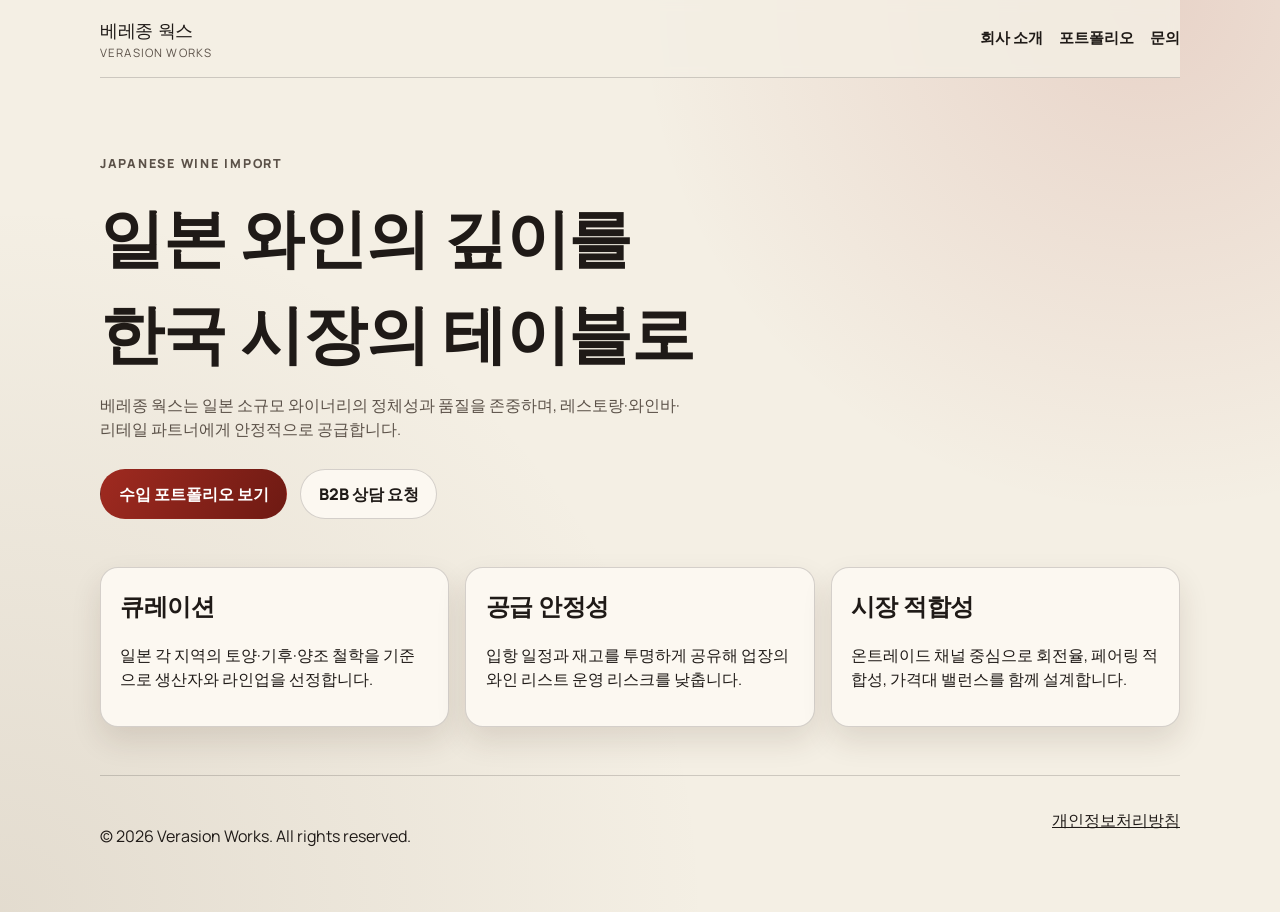
==== index.html @ b79137e7 "Initial website for Verasion Works" ====
<!doctype html>
<html lang="ko">
  <head>
    <meta charset="UTF-8" />
    <meta name="viewport" content="width=device-width, initial-scale=1.0" />
    <title>베레종 웍스 | Verasion Works</title>
    <meta
      name="description"
      content="일본 와인 수입 전문 기업, 베레종 웍스(Verasion Works). 와이너리 포트폴리오, B2B 공급 문의, 회사 소개를 확인하세요."
    />
    <link rel="preconnect" href="https://fonts.googleapis.com" />
    <link rel="preconnect" href="https://fonts.gstatic.com" crossorigin />
    <link
      href="https://fonts.googleapis.com/css2?family=Noto+Serif+JP:wght@500;700&family=Manrope:wght@400;500;700;800&display=swap"
      rel="stylesheet"
    />
    <link rel="stylesheet" href="assets/styles.css" />
  </head>
  <body>
    <header class="site-header">
      <a class="brand" href="index.html">
        <span class="brand-ko">베레종 웍스</span>
        <span class="brand-en">Verasion Works</span>
      </a>
      <nav>
        <a href="about.html">회사 소개</a>
        <a href="portfolio.html">포트폴리오</a>
        <a href="contact.html">문의</a>
      </nav>
    </header>

    <main>
      <section class="hero">
        <p class="eyebrow">JAPANESE WINE IMPORT</p>
        <h1>
          일본 와인의 깊이를
          <br />한국 시장의 테이블로
        </h1>
        <p>
          베레종 웍스는 일본 소규모 와이너리의 정체성과 품질을 존중하며,
          레스토랑·와인바·리테일 파트너에게 안정적으로 공급합니다.
        </p>
        <div class="hero-actions">
          <a class="btn btn-primary" href="portfolio.html">수입 포트폴리오 보기</a>
          <a class="btn btn-ghost" href="contact.html">B2B 상담 요청</a>
        </div>
      </section>

      <section class="card-grid">
        <article class="card">
          <h2>큐레이션</h2>
          <p>
            일본 각 지역의 토양·기후·양조 철학을 기준으로 생산자와 라인업을
            선정합니다.
          </p>
        </article>
        <article class="card">
          <h2>공급 안정성</h2>
          <p>
            입항 일정과 재고를 투명하게 공유해 업장의 와인 리스트 운영 리스크를
            낮춥니다.
          </p>
        </article>
        <article class="card">
          <h2>시장 적합성</h2>
          <p>
            온트레이드 채널 중심으로 회전율, 페어링 적합성, 가격대 밸런스를 함께
            설계합니다.
          </p>
        </article>
      </section>
    </main>

    <footer class="site-footer">
      <p>© 2026 Verasion Works. All rights reserved.</p>
      <a href="privacy.html">개인정보처리방침</a>
    </footer>
  </body>
</html>
---- assets/styles.css ----
:root {
  --bg: #f4efe4;
  --paper: #fcf8f1;
  --ink: #1f1a17;
  --muted: #5b5148;
  --brand: #9f2a20;
  --brand-dark: #6e1a13;
  --line: rgba(31, 26, 23, 0.18);
  --shadow: 0 14px 30px rgba(60, 33, 17, 0.12);
}

* {
  box-sizing: border-box;
}

body {
  margin: 0;
  color: var(--ink);
  background:
    radial-gradient(circle at 90% 0%, rgba(159, 42, 32, 0.14), transparent 35%),
    radial-gradient(circle at 0% 100%, rgba(130, 110, 88, 0.15), transparent 45%),
    var(--bg);
  font-family: "Manrope", "Apple SD Gothic Neo", sans-serif;
  line-height: 1.5;
}

h1,
h2,
.brand-ko {
  font-family: "Noto Serif JP", serif;
  letter-spacing: -0.02em;
}

.site-header,
main,
.site-footer {
  width: min(1080px, calc(100% - 2.2rem));
  margin-inline: auto;
}

.site-header {
  display: flex;
  justify-content: space-between;
  align-items: center;
  padding: 1rem 0;
  border-bottom: 1px solid var(--line);
  position: sticky;
  top: 0;
  backdrop-filter: blur(6px);
  background: rgba(244, 239, 228, 0.84);
}

.brand {
  color: inherit;
  text-decoration: none;
  display: flex;
  flex-direction: column;
}

.brand-ko {
  font-size: 1.15rem;
}

.brand-en {
  font-size: 0.72rem;
  text-transform: uppercase;
  letter-spacing: 0.1em;
  color: var(--muted);
}

nav {
  display: flex;
  gap: 1rem;
}

nav a {
  color: var(--ink);
  text-decoration: none;
  font-weight: 700;
  font-size: 0.95rem;
}

nav a[aria-current="page"] {
  color: var(--brand);
}

.hero {
  padding: 4.8rem 0 3rem;
}

.eyebrow {
  margin: 0;
  letter-spacing: 0.14em;
  font-size: 0.78rem;
  font-weight: 800;
  color: var(--brand);
}

.hero h1 {
  font-size: clamp(2rem, 6vw, 4rem);
  margin: 0.7rem 0;
}

.hero p {
  max-width: 58ch;
  color: var(--muted);
}

.hero-actions {
  display: flex;
  gap: 0.8rem;
  flex-wrap: wrap;
  margin-top: 1.8rem;
}

.btn {
  display: inline-flex;
  align-items: center;
  justify-content: center;
  border-radius: 999px;
  padding: 0.74rem 1.1rem;
  font-weight: 800;
  text-decoration: none;
  border: 1px solid transparent;
  transition: transform 0.15s ease;
}

.btn:hover {
  transform: translateY(-2px);
}

.btn-primary {
  background: linear-gradient(120deg, var(--brand), var(--brand-dark));
  color: #fff;
}

.btn-ghost {
  color: var(--ink);
  border-color: var(--line);
  background: var(--paper);
}

.card-grid {
  display: grid;
  grid-template-columns: repeat(3, minmax(0, 1fr));
  gap: 1rem;
  margin-bottom: 3rem;
}

.card {
  background: var(--paper);
  border: 1px solid var(--line);
  border-radius: 18px;
  padding: 1.2rem;
  box-shadow: var(--shadow);
}

.card h2 {
  margin-top: 0;
}

.page-main {
  padding: 3rem 0;
}

.page-main h1 {
  margin-top: 0;
}

.page-section {
  background: var(--paper);
  border: 1px solid var(--line);
  border-radius: 16px;
  padding: 1rem 1.1rem;
  margin-top: 1rem;
}

.page-section.compact {
  max-width: 520px;
}

.section-intro {
  color: var(--muted);
}

.table-wrap {
  margin-top: 1rem;
  overflow-x: auto;
  border-radius: 16px;
  box-shadow: var(--shadow);
}

table {
  border-collapse: collapse;
  width: 100%;
  background: var(--paper);
}

th,
td {
  text-align: left;
  border-bottom: 1px solid var(--line);
  padding: 0.82rem;
}

th {
  font-size: 0.87rem;
  letter-spacing: 0.03em;
  text-transform: uppercase;
}

.contact-form {
  display: grid;
  gap: 0.85rem;
  max-width: 700px;
}

.contact-form label {
  display: grid;
  gap: 0.3rem;
  font-weight: 700;
}

input,
textarea {
  width: 100%;
  border: 1px solid var(--line);
  border-radius: 12px;
  padding: 0.7rem;
  background: #fff;
  color: var(--ink);
  font: inherit;
}

.site-footer {
  padding: 2rem 0 3rem;
  border-top: 1px solid var(--line);
  display: flex;
  justify-content: space-between;
  gap: 1rem;
  flex-wrap: wrap;
}

.site-footer a {
  color: var(--ink);
}

@media (max-width: 860px) {
  nav {
    gap: 0.6rem;
  }

  .card-grid {
    grid-template-columns: 1fr;
  }

  .site-header {
    display: block;
    padding: 0.9rem 0;
  }

  nav {
    margin-top: 0.7rem;
  }
}
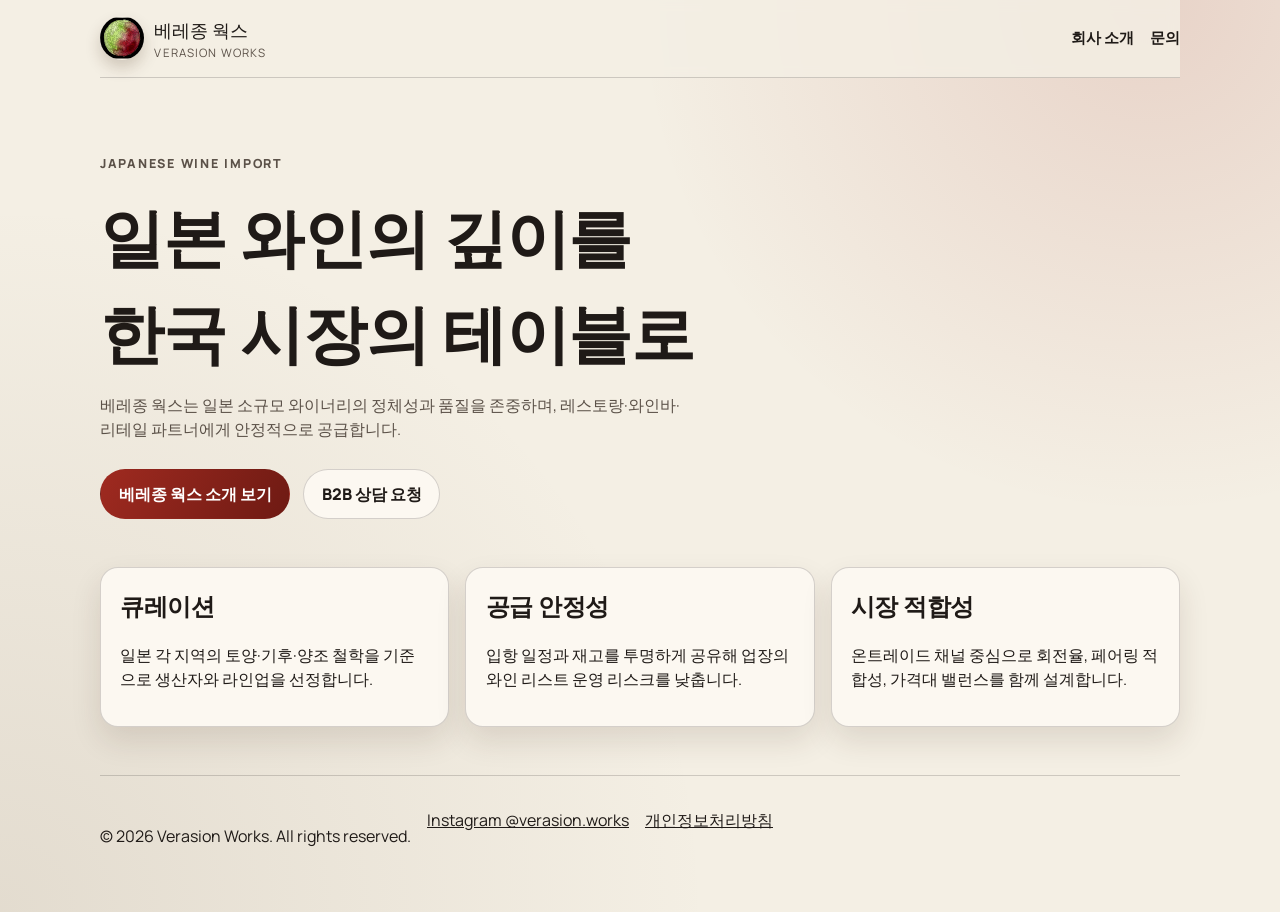
==== commit 0fef2b91: "fix" ====
--- a/index.html
+++ b/index.html
@@ -6,7 +6,7 @@
     <title>베레종 웍스 | Verasion Works</title>
     <meta
       name="description"
-      content="일본 와인 수입 전문 기업, 베레종 웍스(Verasion Works). 와이너리 포트폴리오, B2B 공급 문의, 회사 소개를 확인하세요."
+      content="일본 와인 수입 전문 기업, 베레종 웍스(Verasion Works). B2B 공급 문의와 회사 소개를 확인하세요."
     />
     <link rel="preconnect" href="https://fonts.googleapis.com" />
     <link rel="preconnect" href="https://fonts.gstatic.com" crossorigin />
@@ -19,12 +19,14 @@
   <body>
     <header class="site-header">
       <a class="brand" href="index.html">
-        <span class="brand-ko">베레종 웍스</span>
-        <span class="brand-en">Verasion Works</span>
+        <img class="brand-logo" src="assets/logo.svg" alt="Verasion Works logo" />
+        <span>
+          <span class="brand-ko">베레종 웍스</span>
+          <span class="brand-en">Verasion Works</span>
+        </span>
       </a>
       <nav>
         <a href="about.html">회사 소개</a>
-        <a href="portfolio.html">포트폴리오</a>
         <a href="contact.html">문의</a>
       </nav>
     </header>
@@ -41,7 +43,7 @@
           레스토랑·와인바·리테일 파트너에게 안정적으로 공급합니다.
         </p>
         <div class="hero-actions">
-          <a class="btn btn-primary" href="portfolio.html">수입 포트폴리오 보기</a>
+          <a class="btn btn-primary" href="about.html">베레종 웍스 소개 보기</a>
           <a class="btn btn-ghost" href="contact.html">B2B 상담 요청</a>
         </div>
       </section>
@@ -73,6 +75,7 @@
 
     <footer class="site-footer">
       <p>© 2026 Verasion Works. All rights reserved.</p>
+      <a href="https://www.instagram.com/verasion.works" target="_blank" rel="noreferrer">Instagram @verasion.works</a>
       <a href="privacy.html">개인정보처리방침</a>
     </footer>
   </body>
--- a/assets/styles.css
+++ b/assets/styles.css
@@ -53,6 +53,19 @@
 .brand {
   color: inherit;
   text-decoration: none;
+  display: flex;
+  align-items: center;
+  gap: 0.65rem;
+}
+
+.brand-logo {
+  width: 44px;
+  height: 44px;
+  border-radius: 999px;
+  box-shadow: 0 8px 16px rgba(60, 33, 17, 0.2);
+}
+
+.brand > span {
   display: flex;
   flex-direction: column;
 }
@@ -236,7 +249,7 @@
   padding: 2rem 0 3rem;
   border-top: 1px solid var(--line);
   display: flex;
-  justify-content: space-between;
+  justify-content: flex-start;
   gap: 1rem;
   flex-wrap: wrap;
 }
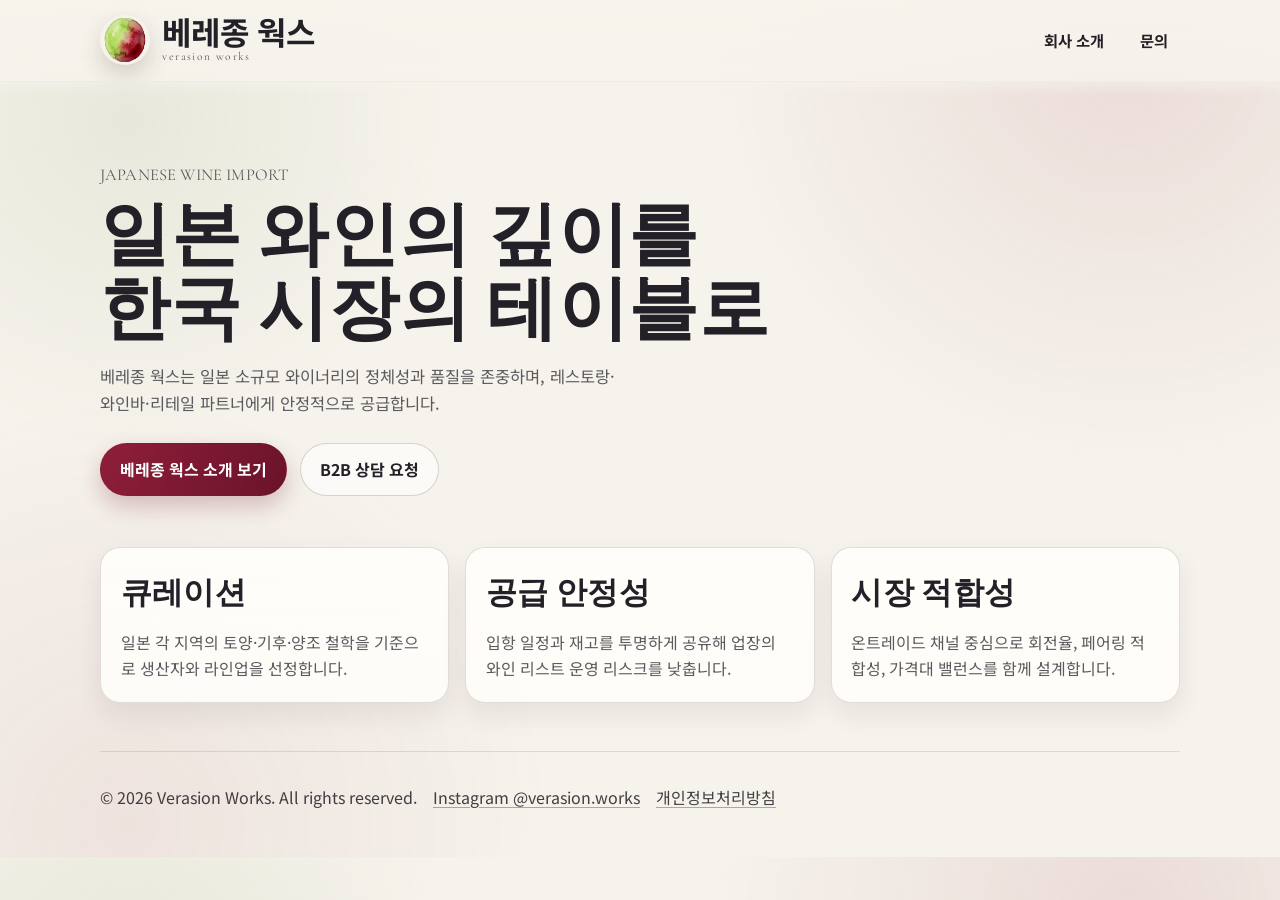
==== commit a73c4164: "elaborate" ====
--- a/index.html
+++ b/index.html
@@ -11,7 +11,7 @@
     <link rel="preconnect" href="https://fonts.googleapis.com" />
     <link rel="preconnect" href="https://fonts.gstatic.com" crossorigin />
     <link
-      href="https://fonts.googleapis.com/css2?family=Noto+Serif+JP:wght@500;700&family=Manrope:wght@400;500;700;800&display=swap"
+      href="https://fonts.googleapis.com/css2?family=Cormorant+Garamond:wght@500;600;700&family=Noto+Sans+KR:wght@400;500;700&display=swap"
       rel="stylesheet"
     />
     <link rel="stylesheet" href="assets/styles.css" />
@@ -19,7 +19,7 @@
   <body>
     <header class="site-header">
       <a class="brand" href="index.html">
-        <img class="brand-logo" src="assets/logo.svg" alt="Verasion Works logo" />
+        <img class="brand-logo" src="assets/logo.png" alt="Verasion Works logo" />
         <span>
           <span class="brand-ko">베레종 웍스</span>
           <span class="brand-en">Verasion Works</span>
@@ -75,7 +75,7 @@
 
     <footer class="site-footer">
       <p>© 2026 Verasion Works. All rights reserved.</p>
-      <a href="https://www.instagram.com/verasion.works" target="_blank" rel="noreferrer">Instagram @verasion.works</a>
+      <a href="https://www.instagram.com/veraison.works" target="_blank" rel="noreferrer">Instagram @verasion.works</a>
       <a href="privacy.html">개인정보처리방침</a>
     </footer>
   </body>
--- a/assets/styles.css
+++ b/assets/styles.css
@@ -1,12 +1,13 @@
 :root {
-  --bg: #f4efe4;
-  --paper: #fcf8f1;
-  --ink: #1f1a17;
-  --muted: #5b5148;
-  --brand: #9f2a20;
-  --brand-dark: #6e1a13;
-  --line: rgba(31, 26, 23, 0.18);
-  --shadow: 0 14px 30px rgba(60, 33, 17, 0.12);
+  --bg: #f6f3ec;
+  --paper: #fffdf9;
+  --ink: #232127;
+  --muted: #5d5a5f;
+  --wine: #8f1e3a;
+  --wine-deep: #6a132a;
+  --olive: #6f9150;
+  --line: rgba(35, 33, 39, 0.14);
+  --shadow-soft: 0 12px 26px rgba(42, 30, 22, 0.08);
 }
 
 * {
@@ -17,21 +18,26 @@
   margin: 0;
   color: var(--ink);
   background:
-    radial-gradient(circle at 90% 0%, rgba(159, 42, 32, 0.14), transparent 35%),
-    radial-gradient(circle at 0% 100%, rgba(130, 110, 88, 0.15), transparent 45%),
+    radial-gradient(circle at 88% 6%, rgba(143, 30, 58, 0.11), transparent 30%),
+    radial-gradient(circle at 10% 14%, rgba(111, 145, 80, 0.11), transparent 24%),
+    radial-gradient(circle at 10% 96%, rgba(143, 30, 58, 0.08), transparent 30%),
     var(--bg);
-  font-family: "Manrope", "Apple SD Gothic Neo", sans-serif;
-  line-height: 1.5;
+  font-family: "Noto Sans KR", "Apple SD Gothic Neo", "Malgun Gothic", sans-serif;
+  line-height: 1.66;
 }
 
 h1,
 h2,
-.brand-ko {
-  font-family: "Noto Serif JP", serif;
-  letter-spacing: -0.02em;
-}
-
-.site-header,
+.hero .eyebrow,
+.brand-en {
+  font-family: "Cormorant Garamond", "Times New Roman", serif;
+  letter-spacing: 0.01em;
+}
+
+a {
+  color: inherit;
+}
+
 main,
 .site-footer {
   width: min(1080px, calc(100% - 2.2rem));
@@ -39,91 +45,121 @@
 }
 
 .site-header {
+  width: 100%;
+  margin-inline: 0;
+  padding-inline: max(1.1rem, calc((100% - 1080px) / 2));
   display: flex;
   justify-content: space-between;
   align-items: center;
-  padding: 1rem 0;
-  border-bottom: 1px solid var(--line);
+  padding-top: 0.92rem;
+  padding-bottom: 0.92rem;
   position: sticky;
   top: 0;
-  backdrop-filter: blur(6px);
-  background: rgba(244, 239, 228, 0.84);
+  z-index: 30;
+  background: linear-gradient(180deg, rgba(246, 243, 236, 0.97) 0%, rgba(246, 243, 236, 0.9) 72%, rgba(246, 243, 236, 0.84) 100%);
+  border-bottom: 1px solid rgba(35, 33, 39, 0.08);
+  backdrop-filter: blur(7px);
+  -webkit-backdrop-filter: blur(7px);
+}
+
+.site-header::after {
+  content: "";
+  position: absolute;
+  left: 0;
+  right: 0;
+  bottom: -16px;
+  height: 16px;
+  background: linear-gradient(180deg, rgba(246, 243, 236, 0.58), rgba(246, 243, 236, 0));
+  pointer-events: none;
 }
 
 .brand {
-  color: inherit;
   text-decoration: none;
   display: flex;
   align-items: center;
-  gap: 0.65rem;
+  gap: 0.78rem;
 }
 
 .brand-logo {
-  width: 44px;
-  height: 44px;
-  border-radius: 999px;
-  box-shadow: 0 8px 16px rgba(60, 33, 17, 0.2);
+  width: 50px;
+  height: 50px;
+  border-radius: 50%;
+  box-shadow: 0 10px 22px rgba(64, 40, 30, 0.18);
 }
 
 .brand > span {
   display: flex;
   flex-direction: column;
+  gap: 0.02rem;
 }
 
 .brand-ko {
-  font-size: 1.15rem;
+  font-size: 2rem;
+  line-height: 1;
+  font-weight: 700;
+  letter-spacing: -0.01em;
 }
 
 .brand-en {
   font-size: 0.72rem;
-  text-transform: uppercase;
-  letter-spacing: 0.1em;
-  color: var(--muted);
+  text-transform: lowercase;
+  letter-spacing: 0.12em;
+  color: rgba(35, 33, 39, 0.72);
 }
 
 nav {
   display: flex;
-  gap: 1rem;
+  gap: 0.8rem;
 }
 
 nav a {
-  color: var(--ink);
   text-decoration: none;
   font-weight: 700;
-  font-size: 0.95rem;
+  font-size: 0.96rem;
+  padding: 0.42rem 0.74rem;
+  border-radius: 999px;
+  transition: background-color 0.2s ease, color 0.2s ease;
+}
+
+nav a:hover {
+  background: rgba(143, 30, 58, 0.08);
+  color: var(--wine-deep);
 }
 
 nav a[aria-current="page"] {
-  color: var(--brand);
+  background: rgba(143, 30, 58, 0.12);
+  color: var(--wine-deep);
 }
 
 .hero {
-  padding: 4.8rem 0 3rem;
+  padding: 5rem 0 3.2rem;
 }
 
 .eyebrow {
   margin: 0;
-  letter-spacing: 0.14em;
-  font-size: 0.78rem;
-  font-weight: 800;
-  color: var(--brand);
+  color: var(--wine);
+  font-size: 1rem;
+  letter-spacing: 0.16em;
 }
 
 .hero h1 {
-  font-size: clamp(2rem, 6vw, 4rem);
-  margin: 0.7rem 0;
+  font-size: clamp(2.5rem, 6vw, 4.4rem);
+  line-height: 1.05;
+  margin: 0.6rem 0 0.9rem;
+  font-weight: 600;
 }
 
 .hero p {
   max-width: 58ch;
   color: var(--muted);
+  font-size: 1.03rem;
 }
 
 .hero-actions {
   display: flex;
-  gap: 0.8rem;
+  gap: 0.78rem;
   flex-wrap: wrap;
-  margin-top: 1.8rem;
+  margin-top: 1.55rem;
 }
 
 .btn {
@@ -131,11 +167,11 @@
   align-items: center;
   justify-content: center;
   border-radius: 999px;
-  padding: 0.74rem 1.1rem;
-  font-weight: 800;
+  padding: 0.78rem 1.2rem;
+  font-weight: 700;
   text-decoration: none;
   border: 1px solid transparent;
-  transition: transform 0.15s ease;
+  transition: transform 0.18s ease, box-shadow 0.18s ease;
 }
 
 .btn:hover {
@@ -143,14 +179,19 @@
 }
 
 .btn-primary {
-  background: linear-gradient(120deg, var(--brand), var(--brand-dark));
+  background: linear-gradient(120deg, var(--wine), var(--wine-deep));
   color: #fff;
+  box-shadow: 0 10px 22px rgba(106, 19, 42, 0.24);
+}
+
+.btn-primary:hover {
+  box-shadow: 0 14px 26px rgba(106, 19, 42, 0.29);
 }
 
 .btn-ghost {
   color: var(--ink);
-  border-color: var(--line);
-  background: var(--paper);
+  border-color: rgba(35, 33, 39, 0.18);
+  background: rgba(255, 255, 255, 0.6);
 }
 
 .card-grid {
@@ -161,118 +202,190 @@
 }
 
 .card {
-  background: var(--paper);
+  background: linear-gradient(180deg, rgba(255, 253, 249, 0.96), rgba(255, 253, 249, 0.9));
   border: 1px solid var(--line);
-  border-radius: 18px;
-  padding: 1.2rem;
-  box-shadow: var(--shadow);
+  border-radius: 20px;
+  padding: 1.24rem;
+  box-shadow: var(--shadow-soft);
 }
 
 .card h2 {
-  margin-top: 0;
+  margin: 0 0 0.55rem;
+  font-size: 1.95rem;
+  font-weight: 600;
+}
+
+.card p {
+  margin: 0;
+  color: var(--muted);
 }
 
 .page-main {
-  padding: 3rem 0;
+  padding: 3.3rem 0;
 }
 
 .page-main h1 {
-  margin-top: 0;
+  margin: 0 0 1.35rem;
+  font-size: clamp(2.4rem, 4vw, 3.25rem);
+  font-weight: 600;
+  line-height: 1.05;
 }
 
 .page-section {
-  background: var(--paper);
-  border: 1px solid var(--line);
-  border-radius: 16px;
-  padding: 1rem 1.1rem;
-  margin-top: 1rem;
+  background: linear-gradient(180deg, rgba(255, 253, 249, 0.98), rgba(255, 253, 249, 0.93));
+  border: 1px solid rgba(35, 33, 39, 0.12);
+  border-radius: 22px;
+  padding: 1.55rem 1.7rem;
+  margin-top: 1.05rem;
+  box-shadow: 0 12px 24px rgba(42, 30, 22, 0.06);
+}
+
+.page-section h2 {
+  margin: 0 0 0.72rem;
+  font-size: clamp(2rem, 2.9vw, 2.65rem);
+  font-weight: 600;
+  line-height: 1.07;
+}
+
+.page-section p,
+.page-section li {
+  font-size: 1.06rem;
+  line-height: 1.75;
+  color: rgba(35, 33, 39, 0.94);
+}
+
+.page-section ul {
+  margin: 0;
+  padding-left: 1.5rem;
+}
+
+.page-section li + li {
+  margin-top: 0.28rem;
 }
 
 .page-section.compact {
-  max-width: 520px;
+  max-width: 560px;
 }
 
 .section-intro {
   color: var(--muted);
 }
 
-.table-wrap {
-  margin-top: 1rem;
-  overflow-x: auto;
-  border-radius: 16px;
-  box-shadow: var(--shadow);
-}
-
-table {
-  border-collapse: collapse;
-  width: 100%;
-  background: var(--paper);
-}
-
-th,
-td {
-  text-align: left;
-  border-bottom: 1px solid var(--line);
-  padding: 0.82rem;
-}
-
-th {
-  font-size: 0.87rem;
-  letter-spacing: 0.03em;
-  text-transform: uppercase;
+.contact-layout {
+  display: grid;
+  grid-template-columns: minmax(0, 1.55fr) minmax(260px, 0.85fr);
+  gap: 1rem;
+  align-items: start;
 }
 
 .contact-form {
   display: grid;
-  gap: 0.85rem;
-  max-width: 700px;
+  gap: 0.84rem;
+  max-width: none;
 }
 
 .contact-form label {
   display: grid;
-  gap: 0.3rem;
+  gap: 0.32rem;
   font-weight: 700;
 }
 
 input,
 textarea {
   width: 100%;
-  border: 1px solid var(--line);
-  border-radius: 12px;
-  padding: 0.7rem;
-  background: #fff;
+  border: 1px solid rgba(35, 33, 39, 0.19);
+  border-radius: 13px;
+  padding: 0.74rem;
+  background: rgba(255, 255, 255, 0.88);
   color: var(--ink);
   font: inherit;
+  transition: border-color 0.16s ease, box-shadow 0.16s ease;
+}
+
+input:focus,
+textarea:focus {
+  outline: none;
+  border-color: rgba(143, 30, 58, 0.5);
+  box-shadow: 0 0 0 4px rgba(143, 30, 58, 0.13);
+}
+
+.contact-direct {
+  margin-top: 0;
+  position: sticky;
+  top: 102px;
+}
+
+.contact-direct h2 {
+  font-size: clamp(1.7rem, 2.2vw, 2.2rem);
 }
 
 .site-footer {
-  padding: 2rem 0 3rem;
-  border-top: 1px solid var(--line);
-  display: flex;
-  justify-content: flex-start;
+  padding: 2rem 0 2.9rem;
+  border-top: 1px solid rgba(35, 33, 39, 0.12);
+  display: flex;
+  align-items: center;
   gap: 1rem;
   flex-wrap: wrap;
+  color: rgba(35, 33, 39, 0.86);
+}
+
+.site-footer p {
+  margin: 0;
 }
 
 .site-footer a {
-  color: var(--ink);
+  text-decoration-color: rgba(35, 33, 39, 0.36);
+  text-underline-offset: 3px;
 }
 
 @media (max-width: 860px) {
+  .site-header {
+    display: block;
+    padding-inline: 1rem;
+    padding-top: 0.82rem;
+    padding-bottom: 0.82rem;
+  }
+
   nav {
-    gap: 0.6rem;
+    margin-top: 0.7rem;
+    gap: 0.36rem;
+    flex-wrap: wrap;
+  }
+
+  .brand-logo {
+    width: 45px;
+    height: 45px;
+  }
+
+  .brand-ko {
+    font-size: 1.7rem;
   }
 
   .card-grid {
     grid-template-columns: 1fr;
   }
 
-  .site-header {
-    display: block;
-    padding: 0.9rem 0;
-  }
-
-  nav {
-    margin-top: 0.7rem;
-  }
-}
+  .contact-layout {
+    grid-template-columns: 1fr;
+  }
+
+  .contact-direct {
+    position: static;
+  }
+
+  .hero {
+    padding-top: 4.2rem;
+  }
+
+  .page-main h1 {
+    font-size: clamp(2.05rem, 8vw, 2.65rem);
+  }
+
+  .page-section {
+    padding: 1.25rem 1.15rem;
+  }
+
+  .page-section h2 {
+    font-size: clamp(1.65rem, 7vw, 2.2rem);
+  }
+}
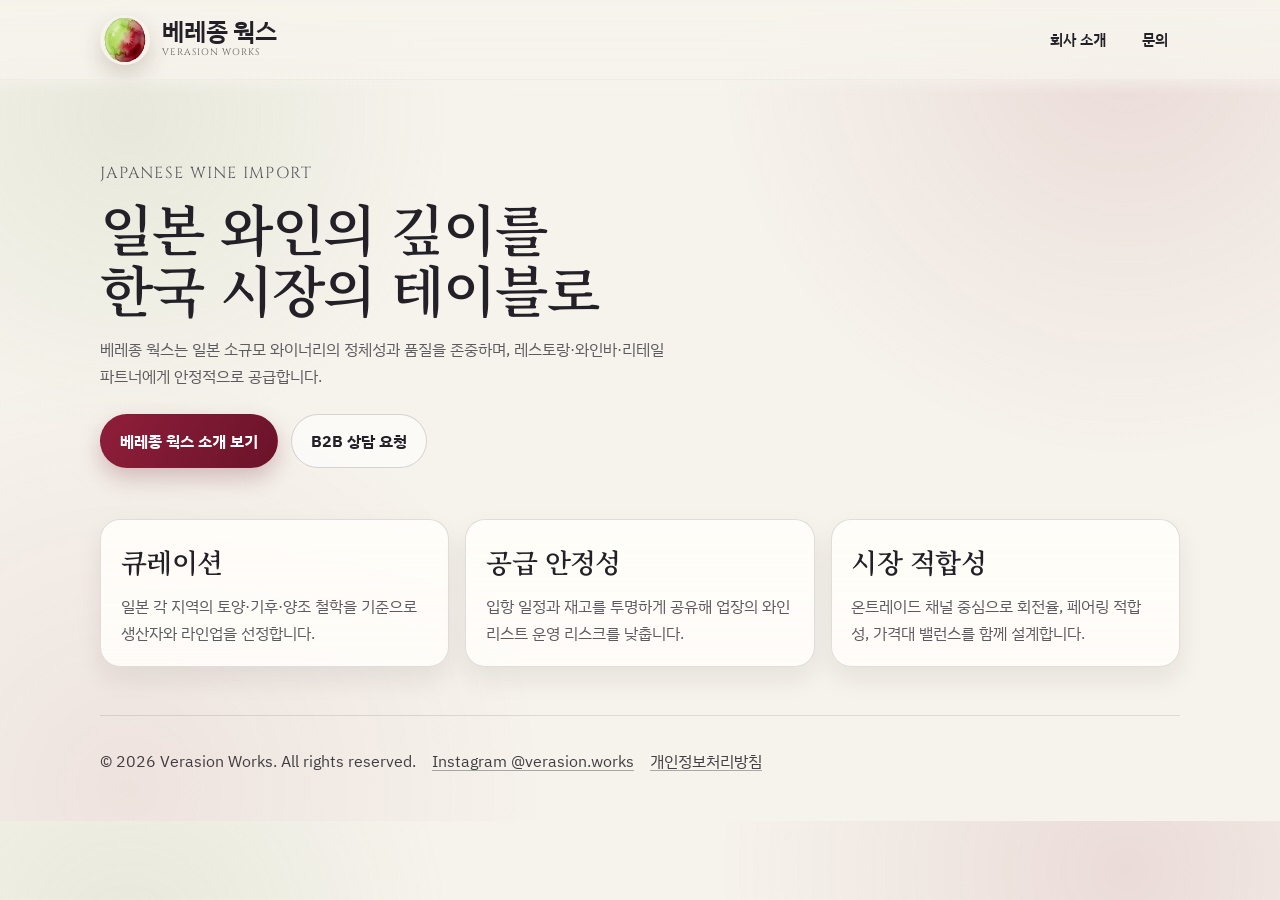
==== commit f324f588: "fix" ====
--- a/index.html
+++ b/index.html
@@ -11,7 +11,7 @@
     <link rel="preconnect" href="https://fonts.googleapis.com" />
     <link rel="preconnect" href="https://fonts.gstatic.com" crossorigin />
     <link
-      href="https://fonts.googleapis.com/css2?family=Cormorant+Garamond:wght@500;600;700&family=Noto+Sans+KR:wght@400;500;700&display=swap"
+      href="https://fonts.googleapis.com/css2?family=Cinzel:wght@500;600&family=IBM+Plex+Sans+KR:wght@400;500;600;700&family=Noto+Serif+KR:wght@500;600;700&display=swap"
       rel="stylesheet"
     />
     <link rel="stylesheet" href="assets/styles.css" />
--- a/assets/styles.css
+++ b/assets/styles.css
@@ -22,16 +22,20 @@
     radial-gradient(circle at 10% 14%, rgba(111, 145, 80, 0.11), transparent 24%),
     radial-gradient(circle at 10% 96%, rgba(143, 30, 58, 0.08), transparent 30%),
     var(--bg);
-  font-family: "Noto Sans KR", "Apple SD Gothic Neo", "Malgun Gothic", sans-serif;
+  font-family: "IBM Plex Sans KR", "Apple SD Gothic Neo", "Malgun Gothic", sans-serif;
   line-height: 1.66;
 }
 
 h1,
-h2,
+h2 {
+  font-family: "Noto Serif KR", "AppleMyungjo", serif;
+  letter-spacing: -0.02em;
+}
+
 .hero .eyebrow,
 .brand-en {
-  font-family: "Cormorant Garamond", "Times New Roman", serif;
-  letter-spacing: 0.01em;
+  font-family: "Cinzel", "Times New Roman", serif;
+  letter-spacing: 0.08em;
 }
 
 a {
@@ -94,16 +98,16 @@
 }
 
 .brand-ko {
-  font-size: 2rem;
+  font-size: 1.56rem;
   line-height: 1;
-  font-weight: 700;
+  font-weight: 600;
   letter-spacing: -0.01em;
 }
 
 .brand-en {
-  font-size: 0.72rem;
-  text-transform: lowercase;
-  letter-spacing: 0.12em;
+  font-size: 0.58rem;
+  text-transform: uppercase;
+  letter-spacing: 0.11em;
   color: rgba(35, 33, 39, 0.72);
 }
 
@@ -114,8 +118,8 @@
 
 nav a {
   text-decoration: none;
-  font-weight: 700;
-  font-size: 0.96rem;
+  font-weight: 600;
+  font-size: 0.92rem;
   padding: 0.42rem 0.74rem;
   border-radius: 999px;
   transition: background-color 0.2s ease, color 0.2s ease;
@@ -138,21 +142,22 @@
 .eyebrow {
   margin: 0;
   color: var(--wine);
-  font-size: 1rem;
-  letter-spacing: 0.16em;
+  font-size: 0.92rem;
+  letter-spacing: 0.14em;
 }
 
 .hero h1 {
-  font-size: clamp(2.5rem, 6vw, 4.4rem);
-  line-height: 1.05;
+  font-size: clamp(2.05rem, 5vw, 3.45rem);
+  line-height: 1.12;
   margin: 0.6rem 0 0.9rem;
   font-weight: 600;
+  letter-spacing: -0.02em;
 }
 
 .hero p {
   max-width: 58ch;
   color: var(--muted);
-  font-size: 1.03rem;
+  font-size: 1rem;
 }
 
 .hero-actions {
@@ -211,8 +216,9 @@
 
 .card h2 {
   margin: 0 0 0.55rem;
-  font-size: 1.95rem;
-  font-weight: 600;
+  font-size: 1.68rem;
+  font-weight: 600;
+  letter-spacing: -0.02em;
 }
 
 .card p {
@@ -226,9 +232,10 @@
 
 .page-main h1 {
   margin: 0 0 1.35rem;
-  font-size: clamp(2.4rem, 4vw, 3.25rem);
-  font-weight: 600;
-  line-height: 1.05;
+  font-size: clamp(2.02rem, 3.4vw, 2.6rem);
+  font-weight: 600;
+  line-height: 1.14;
+  letter-spacing: -0.02em;
 }
 
 .page-section {
@@ -242,9 +249,10 @@
 
 .page-section h2 {
   margin: 0 0 0.72rem;
-  font-size: clamp(2rem, 2.9vw, 2.65rem);
-  font-weight: 600;
-  line-height: 1.07;
+  font-size: clamp(1.58rem, 2.2vw, 1.95rem);
+  font-weight: 600;
+  line-height: 1.16;
+  letter-spacing: -0.02em;
 }
 
 .page-section p,
@@ -269,54 +277,6 @@
 
 .section-intro {
   color: var(--muted);
-}
-
-.contact-layout {
-  display: grid;
-  grid-template-columns: minmax(0, 1.55fr) minmax(260px, 0.85fr);
-  gap: 1rem;
-  align-items: start;
-}
-
-.contact-form {
-  display: grid;
-  gap: 0.84rem;
-  max-width: none;
-}
-
-.contact-form label {
-  display: grid;
-  gap: 0.32rem;
-  font-weight: 700;
-}
-
-input,
-textarea {
-  width: 100%;
-  border: 1px solid rgba(35, 33, 39, 0.19);
-  border-radius: 13px;
-  padding: 0.74rem;
-  background: rgba(255, 255, 255, 0.88);
-  color: var(--ink);
-  font: inherit;
-  transition: border-color 0.16s ease, box-shadow 0.16s ease;
-}
-
-input:focus,
-textarea:focus {
-  outline: none;
-  border-color: rgba(143, 30, 58, 0.5);
-  box-shadow: 0 0 0 4px rgba(143, 30, 58, 0.13);
-}
-
-.contact-direct {
-  margin-top: 0;
-  position: sticky;
-  top: 102px;
-}
-
-.contact-direct h2 {
-  font-size: clamp(1.7rem, 2.2vw, 2.2rem);
 }
 
 .site-footer {
@@ -358,27 +318,19 @@
   }
 
   .brand-ko {
-    font-size: 1.7rem;
+    font-size: 1.32rem;
   }
 
   .card-grid {
     grid-template-columns: 1fr;
   }
 
-  .contact-layout {
-    grid-template-columns: 1fr;
-  }
-
-  .contact-direct {
-    position: static;
-  }
-
   .hero {
     padding-top: 4.2rem;
   }
 
   .page-main h1 {
-    font-size: clamp(2.05rem, 8vw, 2.65rem);
+    font-size: clamp(1.86rem, 8vw, 2.2rem);
   }
 
   .page-section {
@@ -386,6 +338,6 @@
   }
 
   .page-section h2 {
-    font-size: clamp(1.65rem, 7vw, 2.2rem);
-  }
-}
+    font-size: clamp(1.38rem, 6.2vw, 1.72rem);
+  }
+}
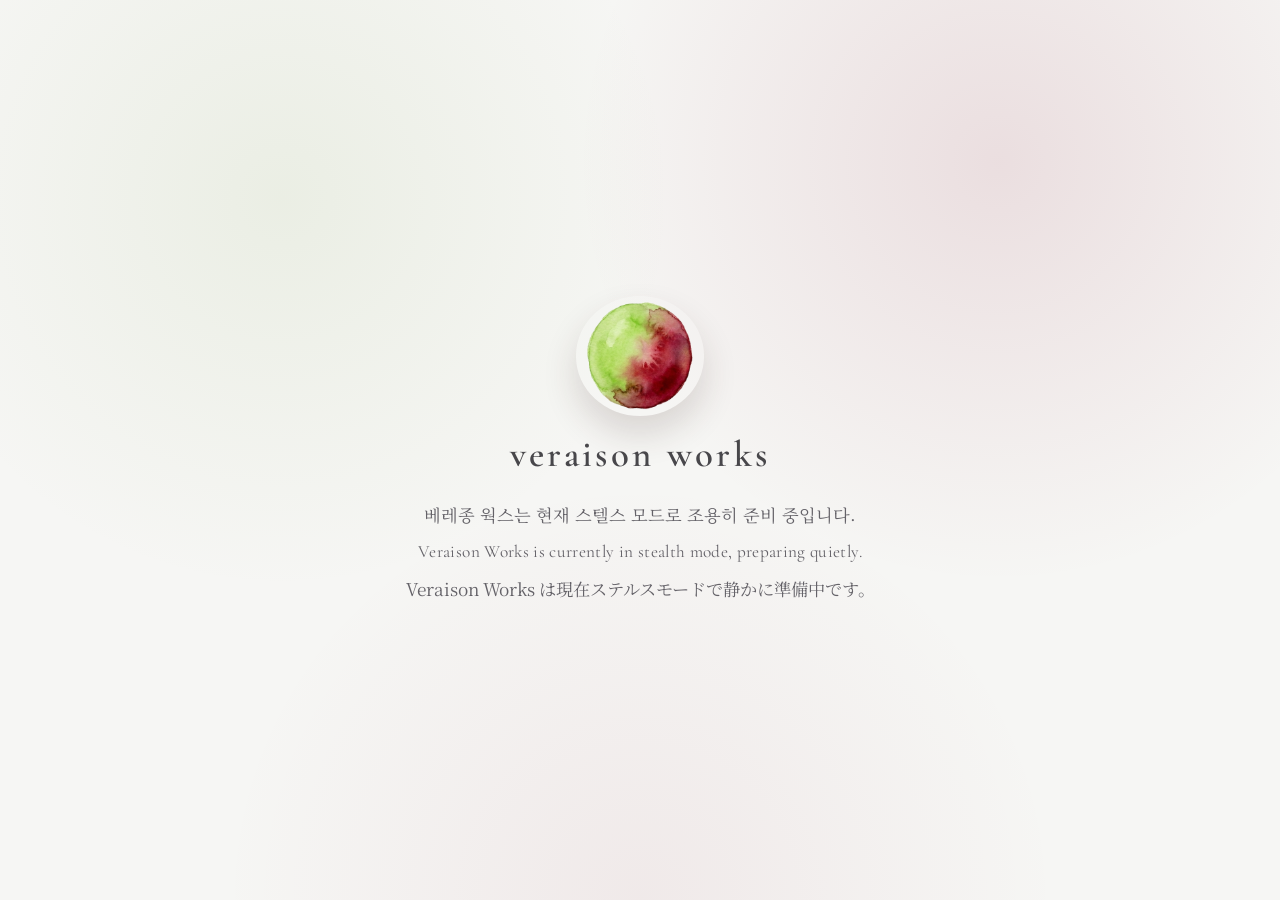
==== commit 77f97c1f: "Refactor site to multilingual stealth-mode landing" ====
--- a/index.html
+++ b/index.html
@@ -3,80 +3,26 @@
   <head>
     <meta charset="UTF-8" />
     <meta name="viewport" content="width=device-width, initial-scale=1.0" />
-    <title>베레종 웍스 | Verasion Works</title>
-    <meta
-      name="description"
-      content="일본 와인 수입 전문 기업, 베레종 웍스(Verasion Works). B2B 공급 문의와 회사 소개를 확인하세요."
-    />
+    <title>Veraison Works | Stealth Mode</title>
+    <meta name="description" content="Veraison Works is currently in stealth mode." />
     <link rel="preconnect" href="https://fonts.googleapis.com" />
     <link rel="preconnect" href="https://fonts.gstatic.com" crossorigin />
     <link
-      href="https://fonts.googleapis.com/css2?family=Cinzel:wght@500;600&family=IBM+Plex+Sans+KR:wght@400;500;600;700&family=Noto+Serif+KR:wght@500;600;700&display=swap"
+      href="https://fonts.googleapis.com/css2?family=Cormorant+Garamond:wght@500;600;700&family=Noto+Serif+JP:wght@400;500;600&family=Noto+Serif+KR:wght@400;500;600&display=swap"
       rel="stylesheet"
     />
     <link rel="stylesheet" href="assets/styles.css" />
   </head>
   <body>
-    <header class="site-header">
-      <a class="brand" href="index.html">
-        <img class="brand-logo" src="assets/logo.png" alt="Verasion Works logo" />
-        <span>
-          <span class="brand-ko">베레종 웍스</span>
-          <span class="brand-en">Verasion Works</span>
-        </span>
-      </a>
-      <nav>
-        <a href="about.html">회사 소개</a>
-        <a href="contact.html">문의</a>
-      </nav>
-    </header>
+    <main class="stealth-wrap" aria-label="Stealth notice">
+      <img class="stealth-logo" src="assets/logo.png" alt="Veraison Works logo" />
+      <p class="brand-wordmark">veraison works</p>
 
-    <main>
-      <section class="hero">
-        <p class="eyebrow">JAPANESE WINE IMPORT</p>
-        <h1>
-          일본 와인의 깊이를
-          <br />한국 시장의 테이블로
-        </h1>
-        <p>
-          베레종 웍스는 일본 소규모 와이너리의 정체성과 품질을 존중하며,
-          레스토랑·와인바·리테일 파트너에게 안정적으로 공급합니다.
-        </p>
-        <div class="hero-actions">
-          <a class="btn btn-primary" href="about.html">베레종 웍스 소개 보기</a>
-          <a class="btn btn-ghost" href="contact.html">B2B 상담 요청</a>
-        </div>
-      </section>
-
-      <section class="card-grid">
-        <article class="card">
-          <h2>큐레이션</h2>
-          <p>
-            일본 각 지역의 토양·기후·양조 철학을 기준으로 생산자와 라인업을
-            선정합니다.
-          </p>
-        </article>
-        <article class="card">
-          <h2>공급 안정성</h2>
-          <p>
-            입항 일정과 재고를 투명하게 공유해 업장의 와인 리스트 운영 리스크를
-            낮춥니다.
-          </p>
-        </article>
-        <article class="card">
-          <h2>시장 적합성</h2>
-          <p>
-            온트레이드 채널 중심으로 회전율, 페어링 적합성, 가격대 밸런스를 함께
-            설계합니다.
-          </p>
-        </article>
+      <section class="stealth-copy">
+        <p lang="ko">베레종 웍스는 현재 스텔스 모드로 조용히 준비 중입니다.</p>
+        <p lang="en">Veraison Works is currently in stealth mode, preparing quietly.</p>
+        <p lang="ja">Veraison Works は現在ステルスモードで静かに準備中です。</p>
       </section>
     </main>
-
-    <footer class="site-footer">
-      <p>© 2026 Verasion Works. All rights reserved.</p>
-      <a href="https://www.instagram.com/veraison.works" target="_blank" rel="noreferrer">Instagram @verasion.works</a>
-      <a href="privacy.html">개인정보처리방침</a>
-    </footer>
   </body>
 </html>
--- a/assets/styles.css
+++ b/assets/styles.css
@@ -1,343 +1,98 @@
 :root {
-  --bg: #f6f3ec;
-  --paper: #fffdf9;
-  --ink: #232127;
-  --muted: #5d5a5f;
+  --bg: #f6f6f4;
+  --ink: #2b2a2e;
+  --muted: #646268;
   --wine: #8f1e3a;
-  --wine-deep: #6a132a;
-  --olive: #6f9150;
-  --line: rgba(35, 33, 39, 0.14);
-  --shadow-soft: 0 12px 26px rgba(42, 30, 22, 0.08);
+  --green: #86a857;
 }
 
 * {
   box-sizing: border-box;
 }
 
+html,
+body {
+  height: 100%;
+}
+
 body {
   margin: 0;
   color: var(--ink);
   background:
-    radial-gradient(circle at 88% 6%, rgba(143, 30, 58, 0.11), transparent 30%),
-    radial-gradient(circle at 10% 14%, rgba(111, 145, 80, 0.11), transparent 24%),
-    radial-gradient(circle at 10% 96%, rgba(143, 30, 58, 0.08), transparent 30%),
+    radial-gradient(circle at 78% 18%, rgba(143, 30, 58, 0.11), transparent 34%),
+    radial-gradient(circle at 22% 22%, rgba(134, 168, 87, 0.1), transparent 32%),
+    radial-gradient(circle at 50% 100%, rgba(143, 30, 58, 0.06), transparent 38%),
     var(--bg);
-  font-family: "IBM Plex Sans KR", "Apple SD Gothic Neo", "Malgun Gothic", sans-serif;
-  line-height: 1.66;
+  font-family: "Noto Serif KR", "AppleMyungjo", serif;
 }
 
-h1,
-h2 {
-  font-family: "Noto Serif KR", "AppleMyungjo", serif;
-  letter-spacing: -0.02em;
+.stealth-wrap {
+  min-height: 100%;
+  width: min(780px, calc(100% - 2.4rem));
+  margin: 0 auto;
+  display: grid;
+  align-content: center;
+  justify-items: center;
+  text-align: center;
+  gap: 1rem;
+  padding: 2.4rem 0;
 }
 
-.hero .eyebrow,
-.brand-en {
-  font-family: "Cinzel", "Times New Roman", serif;
-  letter-spacing: 0.08em;
+.stealth-logo {
+  width: clamp(86px, 16vw, 128px);
+  height: auto;
+  border-radius: 50%;
+  box-shadow: 0 18px 34px rgba(64, 40, 30, 0.16);
 }
 
-a {
-  color: inherit;
+.brand-wordmark {
+  margin: 0;
+  font-family: "Cormorant Garamond", "Times New Roman", serif;
+  font-size: clamp(1.5rem, 3.5vw, 2.3rem);
+  font-weight: 600;
+  letter-spacing: 0.09em;
+  text-transform: lowercase;
+  color: rgba(43, 42, 46, 0.86);
 }
 
-main,
-.site-footer {
-  width: min(1080px, calc(100% - 2.2rem));
-  margin-inline: auto;
+.stealth-copy {
+  margin-top: 0.5rem;
+  display: grid;
+  gap: 0.56rem;
+  max-width: none;
 }
 
-.site-header {
-  width: 100%;
-  margin-inline: 0;
-  padding-inline: max(1.1rem, calc((100% - 1080px) / 2));
-  display: flex;
-  justify-content: space-between;
-  align-items: center;
-  padding-top: 0.92rem;
-  padding-bottom: 0.92rem;
-  position: sticky;
-  top: 0;
-  z-index: 30;
-  background: linear-gradient(180deg, rgba(246, 243, 236, 0.97) 0%, rgba(246, 243, 236, 0.9) 72%, rgba(246, 243, 236, 0.84) 100%);
-  border-bottom: 1px solid rgba(35, 33, 39, 0.08);
-  backdrop-filter: blur(7px);
-  -webkit-backdrop-filter: blur(7px);
+.stealth-copy p {
+  margin: 0;
+  color: var(--muted);
+  font-size: clamp(1rem, 1.7vw, 1.08rem);
+  line-height: 1.64;
+  white-space: nowrap;
 }
 
-.site-header::after {
-  content: "";
-  position: absolute;
-  left: 0;
-  right: 0;
-  bottom: -16px;
-  height: 16px;
-  background: linear-gradient(180deg, rgba(246, 243, 236, 0.58), rgba(246, 243, 236, 0));
-  pointer-events: none;
+.stealth-copy p[lang="en"] {
+  font-family: "Cormorant Garamond", "Times New Roman", serif;
+  letter-spacing: 0.02em;
 }
 
-.brand {
-  text-decoration: none;
-  display: flex;
-  align-items: center;
-  gap: 0.78rem;
+.stealth-copy p[lang="ja"] {
+  font-family: "Noto Serif JP", "Hiragino Mincho ProN", serif;
+  word-break: keep-all;
+  line-break: strict;
 }
 
-.brand-logo {
-  width: 50px;
-  height: 50px;
-  border-radius: 50%;
-  box-shadow: 0 10px 22px rgba(64, 40, 30, 0.18);
-}
-
-.brand > span {
-  display: flex;
-  flex-direction: column;
-  gap: 0.02rem;
-}
-
-.brand-ko {
-  font-size: 1.56rem;
-  line-height: 1;
-  font-weight: 600;
-  letter-spacing: -0.01em;
-}
-
-.brand-en {
-  font-size: 0.58rem;
-  text-transform: uppercase;
-  letter-spacing: 0.11em;
-  color: rgba(35, 33, 39, 0.72);
-}
-
-nav {
-  display: flex;
-  gap: 0.8rem;
-}
-
-nav a {
-  text-decoration: none;
-  font-weight: 600;
-  font-size: 0.92rem;
-  padding: 0.42rem 0.74rem;
-  border-radius: 999px;
-  transition: background-color 0.2s ease, color 0.2s ease;
-}
-
-nav a:hover {
-  background: rgba(143, 30, 58, 0.08);
-  color: var(--wine-deep);
-}
-
-nav a[aria-current="page"] {
-  background: rgba(143, 30, 58, 0.12);
-  color: var(--wine-deep);
-}
-
-.hero {
-  padding: 5rem 0 3.2rem;
-}
-
-.eyebrow {
-  margin: 0;
-  color: var(--wine);
-  font-size: 0.92rem;
-  letter-spacing: 0.14em;
-}
-
-.hero h1 {
-  font-size: clamp(2.05rem, 5vw, 3.45rem);
-  line-height: 1.12;
-  margin: 0.6rem 0 0.9rem;
-  font-weight: 600;
-  letter-spacing: -0.02em;
-}
-
-.hero p {
-  max-width: 58ch;
-  color: var(--muted);
-  font-size: 1rem;
-}
-
-.hero-actions {
-  display: flex;
-  gap: 0.78rem;
-  flex-wrap: wrap;
-  margin-top: 1.55rem;
-}
-
-.btn {
-  display: inline-flex;
-  align-items: center;
-  justify-content: center;
-  border-radius: 999px;
-  padding: 0.78rem 1.2rem;
-  font-weight: 700;
-  text-decoration: none;
-  border: 1px solid transparent;
-  transition: transform 0.18s ease, box-shadow 0.18s ease;
-}
-
-.btn:hover {
-  transform: translateY(-2px);
-}
-
-.btn-primary {
-  background: linear-gradient(120deg, var(--wine), var(--wine-deep));
-  color: #fff;
-  box-shadow: 0 10px 22px rgba(106, 19, 42, 0.24);
-}
-
-.btn-primary:hover {
-  box-shadow: 0 14px 26px rgba(106, 19, 42, 0.29);
-}
-
-.btn-ghost {
-  color: var(--ink);
-  border-color: rgba(35, 33, 39, 0.18);
-  background: rgba(255, 255, 255, 0.6);
-}
-
-.card-grid {
-  display: grid;
-  grid-template-columns: repeat(3, minmax(0, 1fr));
-  gap: 1rem;
-  margin-bottom: 3rem;
-}
-
-.card {
-  background: linear-gradient(180deg, rgba(255, 253, 249, 0.96), rgba(255, 253, 249, 0.9));
-  border: 1px solid var(--line);
-  border-radius: 20px;
-  padding: 1.24rem;
-  box-shadow: var(--shadow-soft);
-}
-
-.card h2 {
-  margin: 0 0 0.55rem;
-  font-size: 1.68rem;
-  font-weight: 600;
-  letter-spacing: -0.02em;
-}
-
-.card p {
-  margin: 0;
-  color: var(--muted);
-}
-
-.page-main {
-  padding: 3.3rem 0;
-}
-
-.page-main h1 {
-  margin: 0 0 1.35rem;
-  font-size: clamp(2.02rem, 3.4vw, 2.6rem);
-  font-weight: 600;
-  line-height: 1.14;
-  letter-spacing: -0.02em;
-}
-
-.page-section {
-  background: linear-gradient(180deg, rgba(255, 253, 249, 0.98), rgba(255, 253, 249, 0.93));
-  border: 1px solid rgba(35, 33, 39, 0.12);
-  border-radius: 22px;
-  padding: 1.55rem 1.7rem;
-  margin-top: 1.05rem;
-  box-shadow: 0 12px 24px rgba(42, 30, 22, 0.06);
-}
-
-.page-section h2 {
-  margin: 0 0 0.72rem;
-  font-size: clamp(1.58rem, 2.2vw, 1.95rem);
-  font-weight: 600;
-  line-height: 1.16;
-  letter-spacing: -0.02em;
-}
-
-.page-section p,
-.page-section li {
-  font-size: 1.06rem;
-  line-height: 1.75;
-  color: rgba(35, 33, 39, 0.94);
-}
-
-.page-section ul {
-  margin: 0;
-  padding-left: 1.5rem;
-}
-
-.page-section li + li {
-  margin-top: 0.28rem;
-}
-
-.page-section.compact {
-  max-width: 560px;
-}
-
-.section-intro {
-  color: var(--muted);
-}
-
-.site-footer {
-  padding: 2rem 0 2.9rem;
-  border-top: 1px solid rgba(35, 33, 39, 0.12);
-  display: flex;
-  align-items: center;
-  gap: 1rem;
-  flex-wrap: wrap;
-  color: rgba(35, 33, 39, 0.86);
-}
-
-.site-footer p {
-  margin: 0;
-}
-
-.site-footer a {
-  text-decoration-color: rgba(35, 33, 39, 0.36);
-  text-underline-offset: 3px;
-}
-
-@media (max-width: 860px) {
-  .site-header {
-    display: block;
-    padding-inline: 1rem;
-    padding-top: 0.82rem;
-    padding-bottom: 0.82rem;
+@media (max-width: 640px) {
+  .stealth-wrap {
+    padding: 1.6rem 0;
+    gap: 0.8rem;
   }
 
-  nav {
-    margin-top: 0.7rem;
+  .stealth-copy {
     gap: 0.36rem;
-    flex-wrap: wrap;
   }
 
-  .brand-logo {
-    width: 45px;
-    height: 45px;
-  }
-
-  .brand-ko {
-    font-size: 1.32rem;
-  }
-
-  .card-grid {
-    grid-template-columns: 1fr;
-  }
-
-  .hero {
-    padding-top: 4.2rem;
-  }
-
-  .page-main h1 {
-    font-size: clamp(1.86rem, 8vw, 2.2rem);
-  }
-
-  .page-section {
-    padding: 1.25rem 1.15rem;
-  }
-
-  .page-section h2 {
-    font-size: clamp(1.38rem, 6.2vw, 1.72rem);
+  .stealth-copy p {
+    font-size: clamp(0.94rem, 4vw, 1.08rem);
+    white-space: normal;
   }
 }
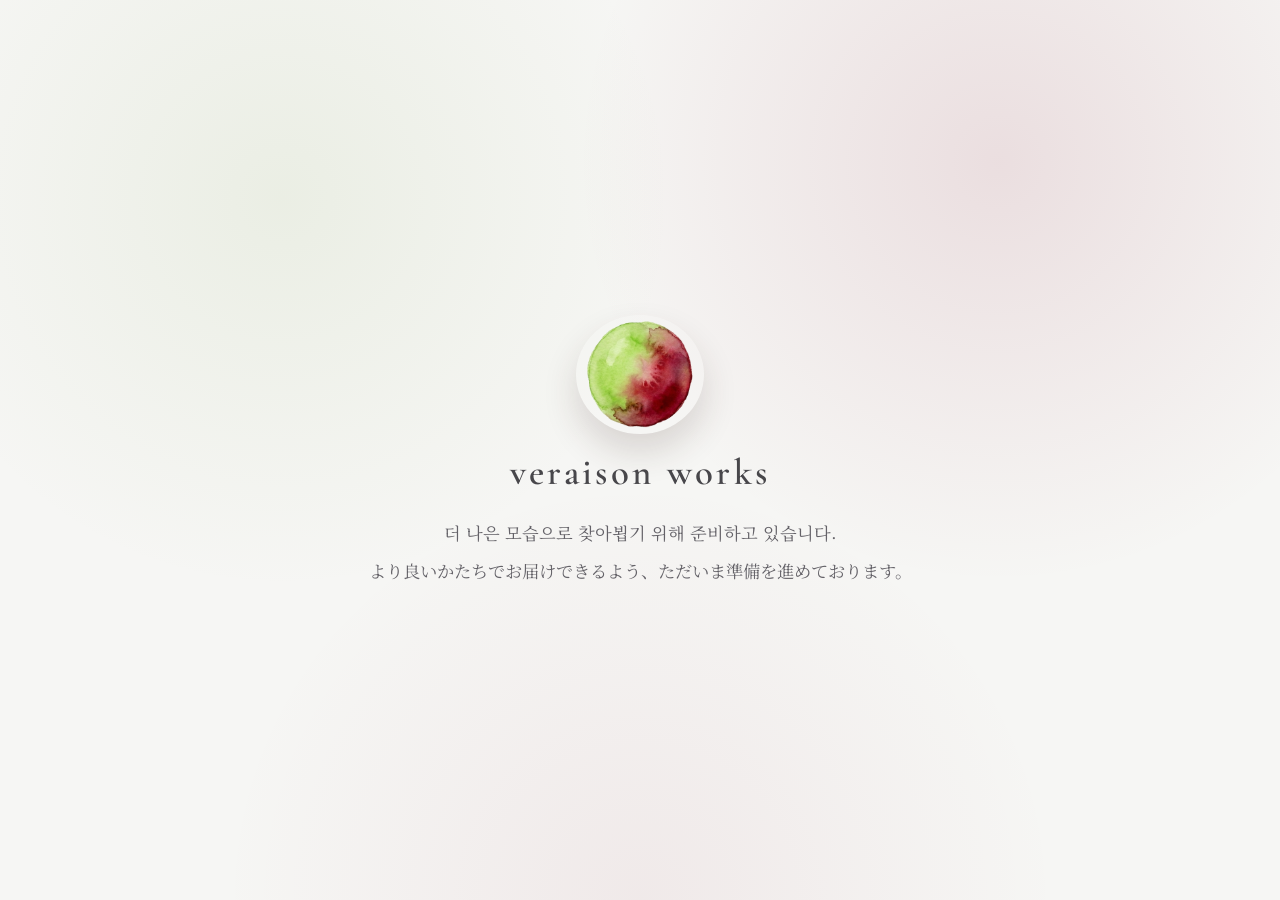
==== commit 552bd7dd: "fix" ====
--- a/index.html
+++ b/index.html
@@ -19,9 +19,8 @@
       <p class="brand-wordmark">veraison works</p>
 
       <section class="stealth-copy">
-        <p lang="ko">베레종 웍스는 현재 스텔스 모드로 조용히 준비 중입니다.</p>
-        <p lang="en">Veraison Works is currently in stealth mode, preparing quietly.</p>
-        <p lang="ja">Veraison Works は現在ステルスモードで静かに準備中です。</p>
+        <p lang="ko">더 나은 모습으로 찾아뵙기 위해 준비하고 있습니다.</p>
+        <p lang="ja">より良いかたちでお届けできるよう、ただいま準備を進めております。</p>
       </section>
     </main>
   </body>
